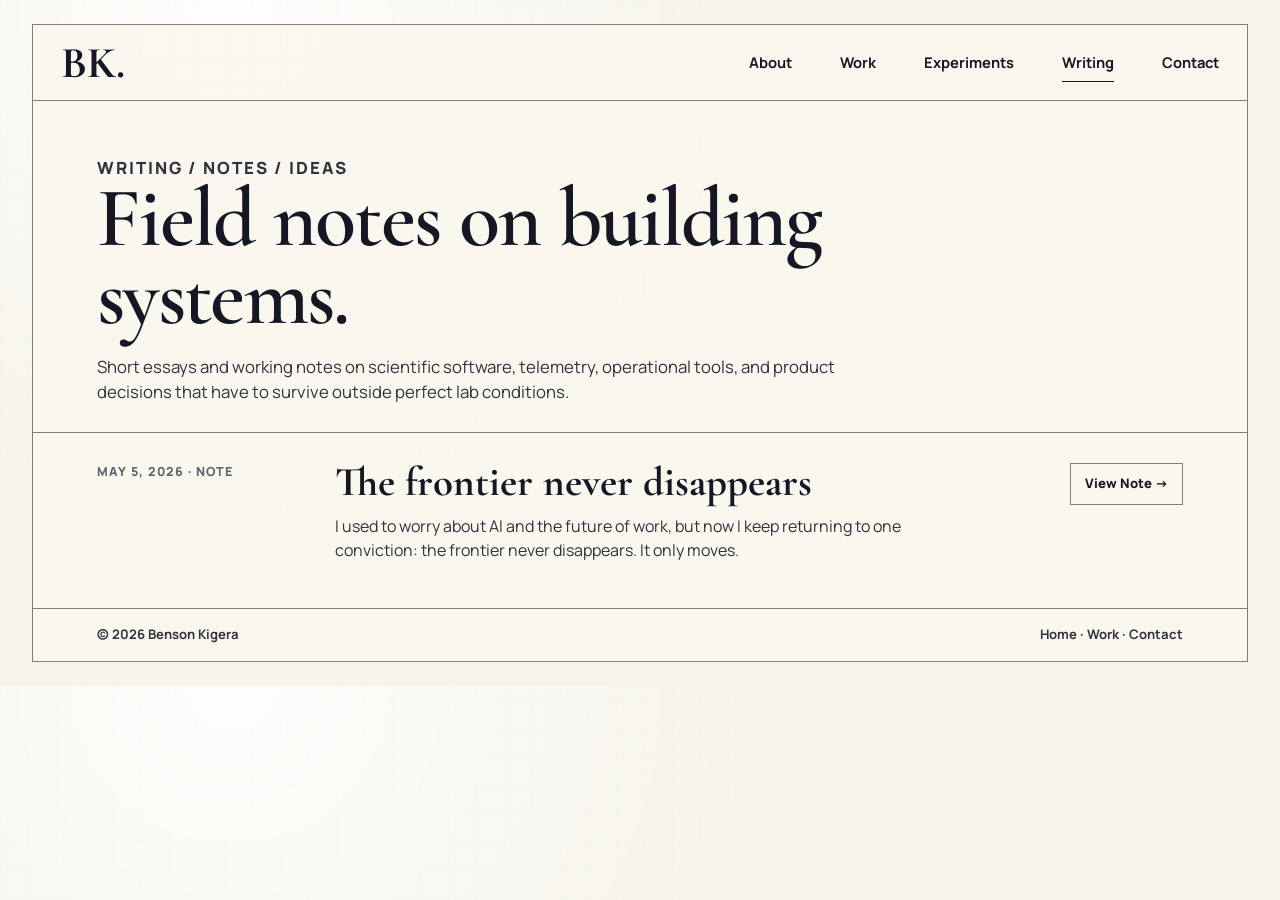
==== notes/index.html @ 51cbd3d3 "Revamp portfolio with project content folders" ====
<!DOCTYPE html>
<html lang="en">
<head>
    <meta charset="UTF-8">
    <meta name="viewport" content="width=device-width, initial-scale=1.0">
    <title>Notes | Benson Kigera</title>
    <meta name="description" content="Notes and essays by Benson Kigera on real-world software systems, telemetry, and research product work.">
    <link rel="icon" type="image/x-icon" href="../icon-512.ico">
    <link rel="preconnect" href="https://fonts.googleapis.com">
    <link rel="preconnect" href="https://fonts.gstatic.com" crossorigin>
    <link href="https://fonts.googleapis.com/css2?family=Cormorant+Garamond:wght@500;600;700&family=Manrope:wght@400;500;600;700;800&display=swap" rel="stylesheet">
    <style>
        :root {
            --paper: #f7f4ec;
            --paper-soft: #fbf8ef;
            --ink: #151824;
            --muted: #60646f;
            --line: #83806f;
            --line-soft: rgba(21, 24, 36, 0.22);
            --accent: #536455;
            --accent-2: #9b4f3f;
        }

        * { box-sizing: border-box; }

        html { scroll-behavior: smooth; }

        body {
            margin: 0;
            background:
                radial-gradient(circle at 18% 0%, rgba(255, 255, 255, 0.85), transparent 32rem),
                var(--paper);
            color: var(--ink);
            font-family: "Manrope", sans-serif;
            line-height: 1.5;
        }

        body::before {
            content: "";
            position: fixed;
            inset: 0;
            pointer-events: none;
            opacity: 0.42;
            background-image:
                linear-gradient(rgba(21, 24, 36, 0.025) 1px, transparent 1px),
                linear-gradient(90deg, rgba(21, 24, 36, 0.025) 1px, transparent 1px);
            background-size: 28px 28px;
        }

        a { color: inherit; text-decoration: none; }
        h1, h2, h3, p { margin-top: 0; }
        h1, h2, h3, .mark { font-family: "Cormorant Garamond", serif; }

        .shell {
            width: min(1216px, calc(100% - 32px));
            margin: 24px auto;
            border: 1px solid var(--line);
            background: rgba(251, 248, 239, 0.88);
        }

        .nav {
            min-height: 76px;
            display: flex;
            align-items: center;
            justify-content: space-between;
            gap: 20px;
            padding: 0 28px;
            border-bottom: 1px solid var(--line);
        }

        .mark {
            font-size: clamp(2rem, 4vw, 2.75rem);
            font-weight: 700;
            line-height: 1;
        }

        .nav-links {
            display: flex;
            align-items: center;
            gap: clamp(18px, 4vw, 48px);
            font-size: 0.92rem;
            font-weight: 700;
        }

        .nav-links a {
            padding: 8px 0;
            border-bottom: 1px solid transparent;
        }

        .nav-links a:hover,
        .nav-links a[aria-current="page"] {
            border-bottom-color: currentColor;
        }

        .hero {
            padding: clamp(30px, 4.4vw, 54px) clamp(24px, 5vw, 72px) 28px;
            border-bottom: 1px solid var(--line);
        }

        .eyebrow {
            margin-bottom: 18px;
            color: var(--muted);
            font-size: 0.78rem;
            font-weight: 800;
            letter-spacing: 0.12em;
            text-transform: uppercase;
        }

        h1 {
            max-width: 760px;
            margin-bottom: 18px;
            font-size: clamp(3.7rem, 6.6vw, 5.8rem);
            line-height: 0.92;
            letter-spacing: -0.02em;
            font-weight: 600;
        }

        .hero p {
            max-width: 760px;
            margin-bottom: 0;
            color: #30333d;
            font-size: 1.05rem;
        }

        .notes {
            display: grid;
            gap: 0;
        }

        .note {
            display: grid;
            grid-template-columns: 210px 1fr 170px;
            gap: 28px;
            padding: 30px clamp(24px, 5vw, 72px);
            border-bottom: 1px solid var(--line);
        }

        .note:last-child {
            border-bottom: 0;
        }

        .note-meta {
            color: var(--muted);
            font-size: 0.78rem;
            font-weight: 800;
            letter-spacing: 0.08em;
            text-transform: uppercase;
        }

        .note h2 {
            margin-bottom: 12px;
            font-size: clamp(1.9rem, 3.2vw, 2.85rem);
            line-height: 0.95;
        }

        .note p {
            max-width: 690px;
            color: #30333d;
        }

        .note-action {
            align-self: start;
            justify-self: end;
            padding: 10px 14px;
            border: 1px solid var(--line);
            font-size: 0.82rem;
            font-weight: 800;
        }

        .note-action:hover {
            background: var(--ink);
            color: var(--paper);
        }

        .footer {
            display: flex;
            justify-content: space-between;
            gap: 18px;
            padding: 16px clamp(24px, 5vw, 72px);
            border-top: 1px solid var(--line);
            color: #30333d;
            font-size: 0.82rem;
            font-weight: 700;
        }

        .footer a {
            border-bottom: 1px solid transparent;
        }

        .footer a:hover {
            border-bottom-color: currentColor;
        }

        @media (max-width: 760px) {
            .shell {
                width: calc(100% - 18px);
                margin: 9px auto;
            }

            .nav {
                align-items: flex-start;
                flex-direction: column;
                padding: 18px;
            }

            .nav-links {
                width: 100%;
                justify-content: space-between;
                gap: 10px;
                font-size: 0.8rem;
            }

            h1 {
                font-size: clamp(3.4rem, 17vw, 4.8rem);
            }

            .note {
                grid-template-columns: 1fr;
                gap: 12px;
                padding: 26px 18px;
            }

            .note-action {
                justify-self: start;
            }

            .footer {
                flex-direction: column;
                padding: 16px 18px;
            }
        }
    </style>
</head>
<body>
    <div class="shell">
        <nav class="nav" aria-label="Primary navigation">
            <a class="mark" href="../">BK.</a>
            <div class="nav-links">
                <a href="../#about">About</a>
                <a href="../#work">Work</a>
                <a href="../#experiments">Experiments</a>
                <a href="./" aria-current="page">Writing</a>
                <a href="../#contact">Contact</a>
            </div>
        </nav>

        <main>
            <header class="hero">
                <p class="eyebrow">Writing / Notes / Ideas</p>
                <h1>Field notes on building systems.</h1>
                <p>Short essays and working notes on scientific software, telemetry, operational tools, and product decisions that have to survive outside perfect lab conditions.</p>
            </header>

            <section class="notes" aria-label="Notes">
                <article class="note" id="the-frontier-never-disappears">
                    <div class="note-meta">May 5, 2026 · Note</div>
                    <div>
                        <h2>The frontier never disappears</h2>
                        <p>I used to worry about AI and the future of work, but now I keep returning to one conviction: the frontier never disappears. It only moves.</p>
                    </div>
                    <a class="note-action" href="the-frontier-never-disappears/">View Note →</a>
                </article>
            </section>
        </main>

        <footer class="footer">
            <span>© 2026 Benson Kigera</span>
            <span><a href="../">Home</a> · <a href="../#work">Work</a> · <a href="mailto:benkigera@gmail.com">Contact</a></span>
        </footer>
    </div>
</body>
</html>
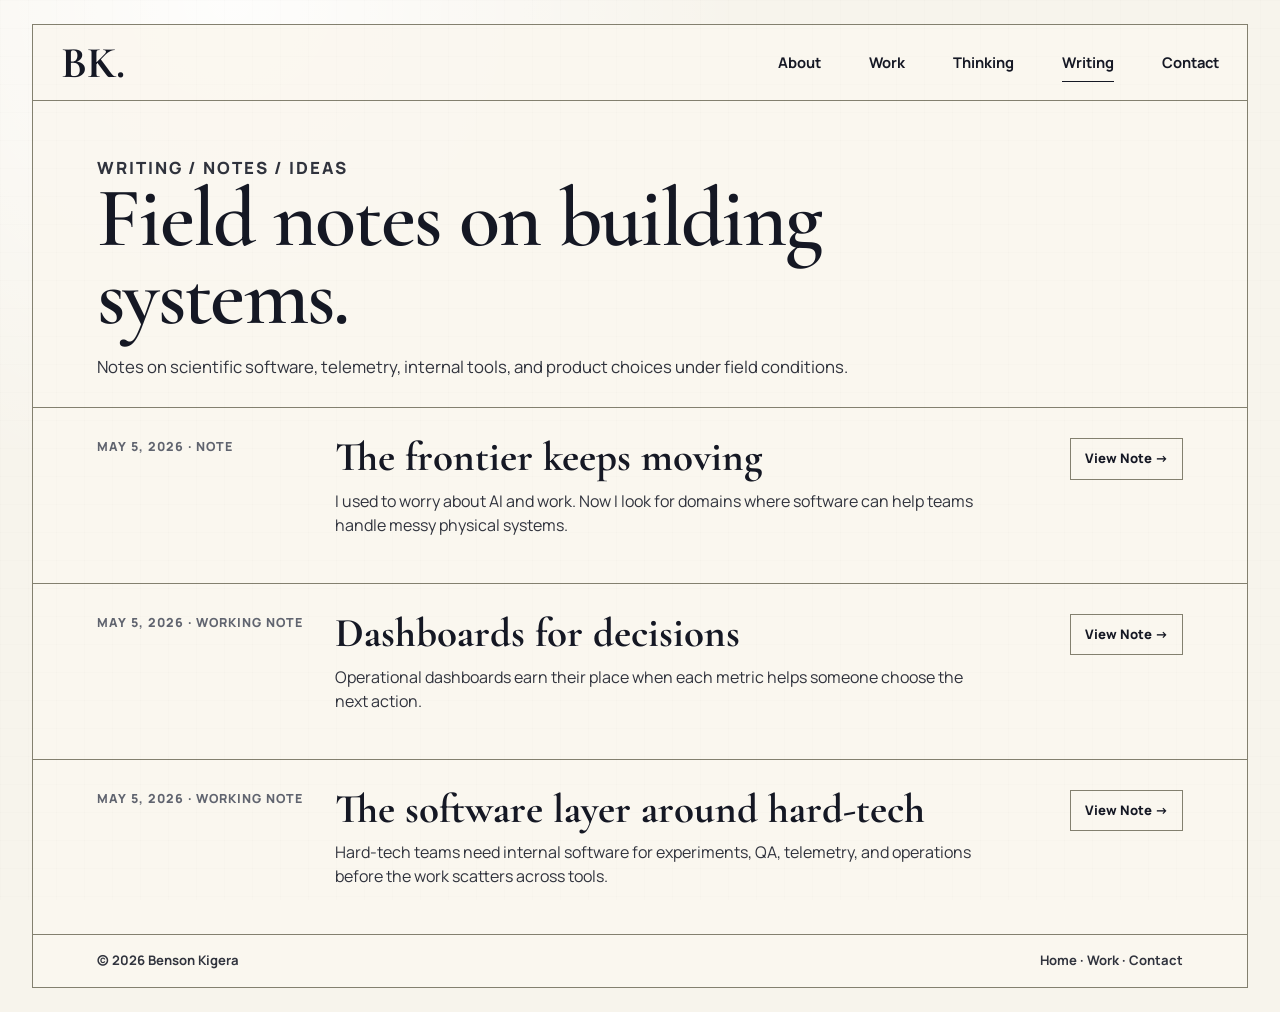
==== commit b14019e4: "Refine portfolio positioning and notes" ====
--- a/notes/index.html
+++ b/notes/index.html
@@ -238,7 +238,7 @@
             <div class="nav-links">
                 <a href="../#about">About</a>
                 <a href="../#work">Work</a>
-                <a href="../#experiments">Experiments</a>
+                <a href="../#thinking">Thinking</a>
                 <a href="./" aria-current="page">Writing</a>
                 <a href="../#contact">Contact</a>
             </div>
@@ -248,24 +248,40 @@
             <header class="hero">
                 <p class="eyebrow">Writing / Notes / Ideas</p>
                 <h1>Field notes on building systems.</h1>
-                <p>Short essays and working notes on scientific software, telemetry, operational tools, and product decisions that have to survive outside perfect lab conditions.</p>
+                <p>Notes on scientific software, telemetry, internal tools, and product choices under field conditions.</p>
             </header>
 
             <section class="notes" aria-label="Notes">
                 <article class="note" id="the-frontier-never-disappears">
                     <div class="note-meta">May 5, 2026 · Note</div>
                     <div>
-                        <h2>The frontier never disappears</h2>
-                        <p>I used to worry about AI and the future of work, but now I keep returning to one conviction: the frontier never disappears. It only moves.</p>
+                        <h2>The frontier keeps moving</h2>
+                        <p>I used to worry about AI and work. Now I look for domains where software can help teams handle messy physical systems.</p>
                     </div>
                     <a class="note-action" href="the-frontier-never-disappears/">View Note →</a>
                 </article>
+                <article class="note" id="dashboards-for-decisions">
+                    <div class="note-meta">May 5, 2026 · Working Note</div>
+                    <div>
+                        <h2>Dashboards for decisions</h2>
+                        <p>Operational dashboards earn their place when each metric helps someone choose the next action.</p>
+                    </div>
+                    <a class="note-action" href="dashboards-for-decisions/">View Note →</a>
+                </article>
+                <article class="note" id="software-layer-around-hard-tech">
+                    <div class="note-meta">May 5, 2026 · Working Note</div>
+                    <div>
+                        <h2>The software layer around hard-tech</h2>
+                        <p>Hard-tech teams need internal software for experiments, QA, telemetry, and operations before the work scatters across tools.</p>
+                    </div>
+                    <a class="note-action" href="software-layer-around-hard-tech/">View Note →</a>
+                </article>
             </section>
         </main>
 
         <footer class="footer">
             <span>© 2026 Benson Kigera</span>
-            <span><a href="../">Home</a> · <a href="../#work">Work</a> · <a href="mailto:benkigera@gmail.com">Contact</a></span>
+            <span><a href="../">Home</a> · <a href="../#work">Work</a> · <a href="https://mail.google.com/mail/?view=cm&fs=1&to=benkigera@gmail.com" target="_blank" rel="noreferrer">Contact</a></span>
         </footer>
     </div>
 </body>
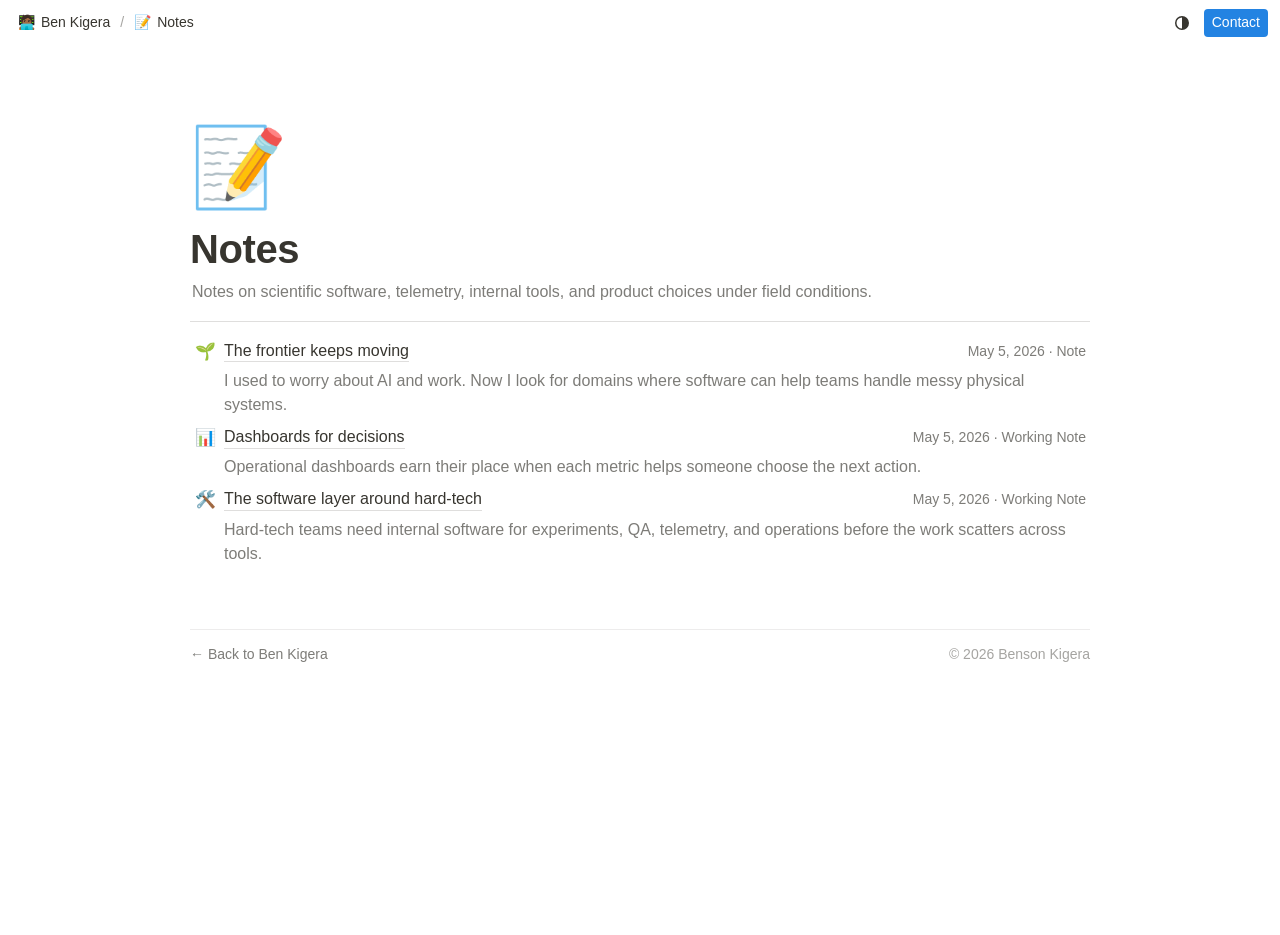
==== commit 94353b92: "Redesign portfolio as a Notion page and add daily project scan - Notion-style home page: cover, icon" ====
--- a/notes/index.html
+++ b/notes/index.html
@@ -3,286 +3,35 @@
 <head>
     <meta charset="UTF-8">
     <meta name="viewport" content="width=device-width, initial-scale=1.0">
-    <title>Notes | Benson Kigera</title>
-    <meta name="description" content="Notes and essays by Benson Kigera on real-world software systems, telemetry, and research product work.">
+    <title>Notes | Ben Kigera</title>
+    <meta name="description" content="Notes on scientific software, telemetry, internal tools, and product choices under field conditions.">
     <link rel="icon" type="image/x-icon" href="../icon-512.ico">
-    <link rel="preconnect" href="https://fonts.googleapis.com">
-    <link rel="preconnect" href="https://fonts.gstatic.com" crossorigin>
-    <link href="https://fonts.googleapis.com/css2?family=Cormorant+Garamond:wght@500;600;700&family=Manrope:wght@400;500;600;700;800&display=swap" rel="stylesheet">
-    <style>
-        :root {
-            --paper: #f7f4ec;
-            --paper-soft: #fbf8ef;
-            --ink: #151824;
-            --muted: #60646f;
-            --line: #83806f;
-            --line-soft: rgba(21, 24, 36, 0.22);
-            --accent: #536455;
-            --accent-2: #9b4f3f;
-        }
-
-        * { box-sizing: border-box; }
-
-        html { scroll-behavior: smooth; }
-
-        body {
-            margin: 0;
-            background:
-                radial-gradient(circle at 18% 0%, rgba(255, 255, 255, 0.85), transparent 32rem),
-                var(--paper);
-            color: var(--ink);
-            font-family: "Manrope", sans-serif;
-            line-height: 1.5;
-        }
-
-        body::before {
-            content: "";
-            position: fixed;
-            inset: 0;
-            pointer-events: none;
-            opacity: 0.42;
-            background-image:
-                linear-gradient(rgba(21, 24, 36, 0.025) 1px, transparent 1px),
-                linear-gradient(90deg, rgba(21, 24, 36, 0.025) 1px, transparent 1px);
-            background-size: 28px 28px;
-        }
-
-        a { color: inherit; text-decoration: none; }
-        h1, h2, h3, p { margin-top: 0; }
-        h1, h2, h3, .mark { font-family: "Cormorant Garamond", serif; }
-
-        .shell {
-            width: min(1216px, calc(100% - 32px));
-            margin: 24px auto;
-            border: 1px solid var(--line);
-            background: rgba(251, 248, 239, 0.88);
-        }
-
-        .nav {
-            min-height: 76px;
-            display: flex;
-            align-items: center;
-            justify-content: space-between;
-            gap: 20px;
-            padding: 0 28px;
-            border-bottom: 1px solid var(--line);
-        }
-
-        .mark {
-            font-size: clamp(2rem, 4vw, 2.75rem);
-            font-weight: 700;
-            line-height: 1;
-        }
-
-        .nav-links {
-            display: flex;
-            align-items: center;
-            gap: clamp(18px, 4vw, 48px);
-            font-size: 0.92rem;
-            font-weight: 700;
-        }
-
-        .nav-links a {
-            padding: 8px 0;
-            border-bottom: 1px solid transparent;
-        }
-
-        .nav-links a:hover,
-        .nav-links a[aria-current="page"] {
-            border-bottom-color: currentColor;
-        }
-
-        .hero {
-            padding: clamp(30px, 4.4vw, 54px) clamp(24px, 5vw, 72px) 28px;
-            border-bottom: 1px solid var(--line);
-        }
-
-        .eyebrow {
-            margin-bottom: 18px;
-            color: var(--muted);
-            font-size: 0.78rem;
-            font-weight: 800;
-            letter-spacing: 0.12em;
-            text-transform: uppercase;
-        }
-
-        h1 {
-            max-width: 760px;
-            margin-bottom: 18px;
-            font-size: clamp(3.7rem, 6.6vw, 5.8rem);
-            line-height: 0.92;
-            letter-spacing: -0.02em;
-            font-weight: 600;
-        }
-
-        .hero p {
-            max-width: 760px;
-            margin-bottom: 0;
-            color: #30333d;
-            font-size: 1.05rem;
-        }
-
-        .notes {
-            display: grid;
-            gap: 0;
-        }
-
-        .note {
-            display: grid;
-            grid-template-columns: 210px 1fr 170px;
-            gap: 28px;
-            padding: 30px clamp(24px, 5vw, 72px);
-            border-bottom: 1px solid var(--line);
-        }
-
-        .note:last-child {
-            border-bottom: 0;
-        }
-
-        .note-meta {
-            color: var(--muted);
-            font-size: 0.78rem;
-            font-weight: 800;
-            letter-spacing: 0.08em;
-            text-transform: uppercase;
-        }
-
-        .note h2 {
-            margin-bottom: 12px;
-            font-size: clamp(1.9rem, 3.2vw, 2.85rem);
-            line-height: 0.95;
-        }
-
-        .note p {
-            max-width: 690px;
-            color: #30333d;
-        }
-
-        .note-action {
-            align-self: start;
-            justify-self: end;
-            padding: 10px 14px;
-            border: 1px solid var(--line);
-            font-size: 0.82rem;
-            font-weight: 800;
-        }
-
-        .note-action:hover {
-            background: var(--ink);
-            color: var(--paper);
-        }
-
-        .footer {
-            display: flex;
-            justify-content: space-between;
-            gap: 18px;
-            padding: 16px clamp(24px, 5vw, 72px);
-            border-top: 1px solid var(--line);
-            color: #30333d;
-            font-size: 0.82rem;
-            font-weight: 700;
-        }
-
-        .footer a {
-            border-bottom: 1px solid transparent;
-        }
-
-        .footer a:hover {
-            border-bottom-color: currentColor;
-        }
-
-        @media (max-width: 760px) {
-            .shell {
-                width: calc(100% - 18px);
-                margin: 9px auto;
-            }
-
-            .nav {
-                align-items: flex-start;
-                flex-direction: column;
-                padding: 18px;
-            }
-
-            .nav-links {
-                width: 100%;
-                justify-content: space-between;
-                gap: 10px;
-                font-size: 0.8rem;
-            }
-
-            h1 {
-                font-size: clamp(3.4rem, 17vw, 4.8rem);
-            }
-
-            .note {
-                grid-template-columns: 1fr;
-                gap: 12px;
-                padding: 26px 18px;
-            }
-
-            .note-action {
-                justify-self: start;
-            }
-
-            .footer {
-                flex-direction: column;
-                padding: 16px 18px;
-            }
-        }
-    </style>
+    <link rel="stylesheet" href="../assets/notion.css">
+    <script src="../assets/notion.js"></script>
 </head>
 <body>
-    <div class="shell">
-        <nav class="nav" aria-label="Primary navigation">
-            <a class="mark" href="../">BK.</a>
-            <div class="nav-links">
-                <a href="../#about">About</a>
-                <a href="../#work">Work</a>
-                <a href="../#thinking">Thinking</a>
-                <a href="./" aria-current="page">Writing</a>
-                <a href="../#contact">Contact</a>
-            </div>
-        </nav>
+    <header class="topbar">
+        <nav class="crumbs" aria-label="Breadcrumb"><a class="crumb" href="../"><span aria-hidden="true">🧑🏾‍💻</span><span>Ben Kigera</span></a><span class="crumb-sep">/</span><span class="crumb"><span aria-hidden="true">📝</span><span>Notes</span></span></nav>
+        <div class="top-actions">
+            <button class="top-btn" type="button" data-theme-toggle aria-label="Switch light or dark mode"><svg viewBox="0 0 16 16" aria-hidden="true"><path d="M8 1a7 7 0 100 14A7 7 0 008 1zm0 1.5v11a5.5 5.5 0 010-11z"/></svg></button>
+            <a class="top-btn primary" href="mailto:benkigera@gmail.com">Contact</a>
+        </div>
+    </header>
 
-        <main>
-            <header class="hero">
-                <p class="eyebrow">Writing / Notes / Ideas</p>
-                <h1>Field notes on building systems.</h1>
-                <p>Notes on scientific software, telemetry, internal tools, and product choices under field conditions.</p>
-            </header>
-
-            <section class="notes" aria-label="Notes">
-                <article class="note" id="the-frontier-never-disappears">
-                    <div class="note-meta">May 5, 2026 · Note</div>
-                    <div>
-                        <h2>The frontier keeps moving</h2>
-                        <p>I used to worry about AI and work. Now I look for domains where software can help teams handle messy physical systems.</p>
-                    </div>
-                    <a class="note-action" href="the-frontier-never-disappears/">View Note →</a>
-                </article>
-                <article class="note" id="dashboards-for-decisions">
-                    <div class="note-meta">May 5, 2026 · Working Note</div>
-                    <div>
-                        <h2>Dashboards for decisions</h2>
-                        <p>Operational dashboards earn their place when each metric helps someone choose the next action.</p>
-                    </div>
-                    <a class="note-action" href="dashboards-for-decisions/">View Note →</a>
-                </article>
-                <article class="note" id="software-layer-around-hard-tech">
-                    <div class="note-meta">May 5, 2026 · Working Note</div>
-                    <div>
-                        <h2>The software layer around hard-tech</h2>
-                        <p>Hard-tech teams need internal software for experiments, QA, telemetry, and operations before the work scatters across tools.</p>
-                    </div>
-                    <a class="note-action" href="software-layer-around-hard-tech/">View Note →</a>
-                </article>
-            </section>
-        </main>
-
-        <footer class="footer">
-            <span>© 2026 Benson Kigera</span>
-            <span><a href="../">Home</a> · <a href="../#work">Work</a> · <a href="https://mail.google.com/mail/?view=cm&fs=1&to=benkigera@gmail.com" target="_blank" rel="noreferrer">Contact</a></span>
-        </footer>
-    </div>
+    <main class="page no-cover">
+        <div class="page-icon" aria-hidden="true">📝</div>
+        <h1 class="page-title">Notes</h1>
+        <div class="blocks">
+            <p class="muted">Notes on scientific software, telemetry, internal tools, and product choices under field conditions.</p>
+            <hr class="divider">
+            <a class="page-link" href="the-frontier-never-disappears/"><span class="pl-icon">🌱</span><span class="pl-title">The frontier keeps moving</span><span class="pl-meta">May 5, 2026 · Note</span></a>
+            <p class="muted" style="padding-left:34px;margin-top:-2px">I used to worry about AI and work. Now I look for domains where software can help teams handle messy physical systems.</p>
+            <a class="page-link" href="dashboards-for-decisions/"><span class="pl-icon">📊</span><span class="pl-title">Dashboards for decisions</span><span class="pl-meta">May 5, 2026 · Working Note</span></a>
+            <p class="muted" style="padding-left:34px;margin-top:-2px">Operational dashboards earn their place when each metric helps someone choose the next action.</p>
+            <a class="page-link" href="software-layer-around-hard-tech/"><span class="pl-icon">🛠️</span><span class="pl-title">The software layer around hard-tech</span><span class="pl-meta">May 5, 2026 · Working Note</span></a>
+            <p class="muted" style="padding-left:34px;margin-top:-2px">Hard-tech teams need internal software for experiments, QA, telemetry, and operations before the work scatters across tools.</p>
+        </div>
+        <footer class="page-foot"><a href="../">← Back to Ben Kigera</a><span>© 2026 Benson Kigera</span></footer>
+    </main>
 </body>
 </html>
--- a/assets/notion.css
+++ b/assets/notion.css
@@ -0,0 +1,750 @@
+/* Notion-style page system for benkigera.github.io */
+:root {
+    --bg: #ffffff;
+    --bg-soft: #f7f7f5;
+    --text: rgb(55, 53, 47);
+    --text-2: rgba(55, 53, 47, 0.65);
+    --text-3: rgba(55, 53, 47, 0.45);
+    --line: rgba(55, 53, 47, 0.09);
+    --line-strong: rgba(55, 53, 47, 0.16);
+    --hover: rgba(55, 53, 47, 0.06);
+    --callout: rgb(241, 241, 239);
+    --card: #ffffff;
+    --card-shadow: rgba(15, 15, 15, 0.1) 0 0 0 1px, rgba(15, 15, 15, 0.1) 0 2px 4px;
+    --peek-shadow: rgba(15, 15, 15, 0.05) 0 0 0 1px, rgba(15, 15, 15, 0.1) 0 5px 10px, rgba(15, 15, 15, 0.2) 0 15px 40px;
+    --link: rgb(55, 53, 47);
+    --code-bg: rgba(135, 131, 120, 0.15);
+    --code-text: #eb5757;
+    --blue-text: rgb(35, 131, 226);
+
+    --tag-text: rgb(50, 48, 44);
+    --tag-default: rgba(227, 226, 224, 0.5);
+    --tag-gray: rgb(227, 226, 224);
+    --tag-brown: rgb(238, 224, 218);
+    --tag-orange: rgb(250, 222, 201);
+    --tag-yellow: rgb(253, 236, 200);
+    --tag-green: rgb(219, 237, 219);
+    --tag-blue: rgb(211, 229, 239);
+    --tag-purple: rgb(232, 222, 238);
+    --tag-pink: rgb(245, 224, 233);
+    --tag-red: rgb(255, 226, 221);
+
+    --dot-green: rgb(68, 131, 97);
+    --dot-yellow: rgb(203, 145, 47);
+    --dot-blue: rgb(51, 126, 169);
+    --dot-gray: rgb(120, 119, 116);
+    --dot-red: rgb(212, 76, 71);
+
+    --cover: linear-gradient(115deg, #f6d5c3 0%, #f3c1c6 28%, #d9c3ec 58%, #bfd6f2 100%);
+
+    --font: ui-sans-serif, -apple-system, BlinkMacSystemFont, "Segoe UI Variable Display", "Segoe UI", Helvetica, "Apple Color Emoji", Arial, sans-serif, "Segoe UI Emoji", "Segoe UI Symbol";
+    --mono: "SFMono-Regular", Menlo, Consolas, "PT Mono", "Liberation Mono", Courier, monospace;
+}
+
+@media (prefers-color-scheme: dark) {
+    :root:not([data-theme="light"]) {
+        --bg: #191919;
+        --bg-soft: #202020;
+        --text: rgba(255, 255, 255, 0.81);
+        --text-2: rgba(255, 255, 255, 0.46);
+        --text-3: rgba(255, 255, 255, 0.282);
+        --line: rgba(255, 255, 255, 0.094);
+        --line-strong: rgba(255, 255, 255, 0.13);
+        --hover: rgba(255, 255, 255, 0.055);
+        --callout: rgb(37, 37, 37);
+        --card: rgb(32, 32, 32);
+        --card-shadow: rgba(15, 15, 15, 0.2) 0 0 0 1px, rgba(15, 15, 15, 0.2) 0 2px 4px;
+        --peek-shadow: rgba(15, 15, 15, 0.1) 0 0 0 1px, rgba(15, 15, 15, 0.2) 0 5px 10px, rgba(15, 15, 15, 0.4) 0 15px 40px;
+        --link: rgba(255, 255, 255, 0.81);
+        --code-bg: rgba(135, 131, 120, 0.15);
+        --tag-text: rgba(255, 255, 255, 0.81);
+        --tag-default: rgba(55, 55, 55, 0.6);
+        --tag-gray: rgb(55, 55, 55);
+        --tag-brown: rgb(74, 50, 40);
+        --tag-orange: rgb(92, 59, 35);
+        --tag-yellow: rgb(86, 67, 40);
+        --tag-green: rgb(36, 61, 48);
+        --tag-blue: rgb(20, 58, 78);
+        --tag-purple: rgb(60, 45, 73);
+        --tag-pink: rgb(78, 44, 60);
+        --tag-red: rgb(82, 46, 42);
+        --cover: linear-gradient(115deg, #5b3b33 0%, #5a3640 28%, #43375a 58%, #2f4560 100%);
+    }
+}
+
+:root[data-theme="dark"] {
+    --bg: #191919;
+    --bg-soft: #202020;
+    --text: rgba(255, 255, 255, 0.81);
+    --text-2: rgba(255, 255, 255, 0.46);
+    --text-3: rgba(255, 255, 255, 0.282);
+    --line: rgba(255, 255, 255, 0.094);
+    --line-strong: rgba(255, 255, 255, 0.13);
+    --hover: rgba(255, 255, 255, 0.055);
+    --callout: rgb(37, 37, 37);
+    --card: rgb(32, 32, 32);
+    --card-shadow: rgba(15, 15, 15, 0.2) 0 0 0 1px, rgba(15, 15, 15, 0.2) 0 2px 4px;
+    --peek-shadow: rgba(15, 15, 15, 0.1) 0 0 0 1px, rgba(15, 15, 15, 0.2) 0 5px 10px, rgba(15, 15, 15, 0.4) 0 15px 40px;
+    --link: rgba(255, 255, 255, 0.81);
+    --tag-text: rgba(255, 255, 255, 0.81);
+    --tag-default: rgba(55, 55, 55, 0.6);
+    --tag-gray: rgb(55, 55, 55);
+    --tag-brown: rgb(74, 50, 40);
+    --tag-orange: rgb(92, 59, 35);
+    --tag-yellow: rgb(86, 67, 40);
+    --tag-green: rgb(36, 61, 48);
+    --tag-blue: rgb(20, 58, 78);
+    --tag-purple: rgb(60, 45, 73);
+    --tag-pink: rgb(78, 44, 60);
+    --tag-red: rgb(82, 46, 42);
+    --cover: linear-gradient(115deg, #5b3b33 0%, #5a3640 28%, #43375a 58%, #2f4560 100%);
+}
+
+* { box-sizing: border-box; }
+
+html { -webkit-text-size-adjust: 100%; }
+
+body {
+    margin: 0;
+    background: var(--bg);
+    color: var(--text);
+    font-family: var(--font);
+    font-size: 16px;
+    line-height: 1.5;
+    -webkit-font-smoothing: auto;
+}
+
+img { display: block; max-width: 100%; }
+
+a { color: inherit; }
+
+::selection { background: rgba(35, 131, 226, 0.28); }
+
+/* ---------- Top bar ---------- */
+.topbar {
+    position: sticky;
+    top: 0;
+    z-index: 20;
+    height: 45px;
+    display: flex;
+    align-items: center;
+    justify-content: space-between;
+    gap: 8px;
+    padding: 0 12px;
+    background: var(--bg);
+    font-size: 14px;
+}
+
+.topbar.is-scrolled { box-shadow: 0 1px 0 var(--line); }
+
+.crumbs {
+    display: flex;
+    align-items: center;
+    min-width: 0;
+    gap: 2px;
+}
+
+.crumb {
+    display: inline-flex;
+    align-items: center;
+    gap: 6px;
+    height: 24px;
+    padding: 0 6px;
+    border-radius: 4px;
+    color: var(--text);
+    text-decoration: none;
+    white-space: nowrap;
+    overflow: hidden;
+    text-overflow: ellipsis;
+}
+
+.crumb:hover { background: var(--hover); }
+
+.crumb-sep { color: var(--text-3); padding: 0 2px; }
+
+.top-actions {
+    display: flex;
+    align-items: center;
+    gap: 2px;
+    flex-shrink: 0;
+}
+
+.top-btn {
+    display: inline-flex;
+    align-items: center;
+    gap: 6px;
+    height: 28px;
+    padding: 0 8px;
+    border: 0;
+    border-radius: 4px;
+    background: transparent;
+    color: var(--text);
+    font: inherit;
+    font-size: 14px;
+    text-decoration: none;
+    cursor: pointer;
+}
+
+.top-btn:hover { background: var(--hover); }
+
+.top-btn svg { width: 16px; height: 16px; fill: currentColor; }
+
+.top-btn.primary {
+    margin-left: 4px;
+    background: rgb(35, 131, 226);
+    color: #fff;
+    font-weight: 500;
+}
+
+.top-btn.primary:hover { background: rgb(0, 119, 212); }
+
+.edited { color: var(--text-2); padding: 0 8px; white-space: nowrap; }
+
+/* ---------- Cover + header ---------- */
+.cover {
+    height: 30vh;
+    max-height: 280px;
+    min-height: 160px;
+    background: var(--cover);
+    position: relative;
+    overflow: hidden;
+}
+
+.cover::after {
+    content: "";
+    position: absolute;
+    inset: 0;
+    background:
+        radial-gradient(circle at 18% 30%, rgba(255, 255, 255, 0.35), transparent 40%),
+        radial-gradient(circle at 80% 70%, rgba(255, 255, 255, 0.25), transparent 45%);
+}
+
+.page {
+    width: 100%;
+    max-width: calc(900px + 192px);
+    margin: 0 auto;
+    padding: 0 96px 30vh;
+}
+
+.page.full { max-width: calc(1180px + 192px); }
+
+.page-icon {
+    font-size: 78px;
+    line-height: 1.1;
+    width: 78px;
+    height: 78px;
+    margin-top: -42px;
+    position: relative;
+    z-index: 1;
+    user-select: none;
+}
+
+.page.no-cover .page-icon { margin-top: 80px; }
+
+.page-title {
+    margin: 22px 0 4px;
+    font-size: 40px;
+    line-height: 1.2;
+    font-weight: 700;
+    letter-spacing: -0.01em;
+}
+
+/* ---------- Properties ---------- */
+.props {
+    margin: 12px 0 8px;
+    padding-bottom: 12px;
+    border-bottom: 1px solid var(--line);
+}
+
+.prop {
+    display: flex;
+    align-items: flex-start;
+    min-height: 34px;
+    font-size: 14px;
+}
+
+.prop-name {
+    display: flex;
+    align-items: center;
+    gap: 6px;
+    flex: 0 0 160px;
+    height: 34px;
+    padding: 0 6px;
+    color: var(--text-2);
+    border-radius: 4px;
+}
+
+.prop-name svg { width: 16px; height: 16px; fill: currentColor; opacity: 0.8; flex-shrink: 0; }
+
+.prop-value {
+    flex: 1 1 auto;
+    min-width: 0;
+    min-height: 34px;
+    display: flex;
+    align-items: center;
+    flex-wrap: wrap;
+    gap: 6px;
+    padding: 6px 8px;
+    border-radius: 4px;
+    word-break: break-word;
+}
+
+.prop-value a { color: var(--text); text-decoration: underline; text-decoration-color: var(--line-strong); text-underline-offset: 2px; }
+.prop-value a:hover { text-decoration-color: currentColor; }
+
+/* ---------- Blocks ---------- */
+.blocks > * { margin-top: 2px; margin-bottom: 1px; }
+
+.blocks p { margin: 2px 0; padding: 3px 2px; min-height: 1em; }
+
+.h1, .h2, .h3 { font-weight: 600; line-height: 1.3; padding: 3px 2px; }
+.h1 { font-size: 1.875em; margin: 2em 0 4px; }
+.h2 { font-size: 1.5em; margin: 1.4em 0 1px; }
+.h3 { font-size: 1.25em; margin: 1em 0 1px; }
+
+.divider { border: 0; border-top: 1px solid var(--line-strong); margin: 14px 0; }
+
+.callout {
+    display: flex;
+    gap: 10px;
+    padding: 16px 16px 16px 12px;
+    margin: 4px 0;
+    border-radius: 4px;
+    background: var(--callout);
+}
+
+.callout .emoji { font-size: 1.3em; line-height: 1.2; flex-shrink: 0; width: 24px; text-align: center; }
+.callout p { margin: 0; padding: 0; }
+.callout p + p { margin-top: 8px; }
+
+.quote {
+    margin: 6px 0;
+    padding: 3px 14px;
+    border-left: 3px solid currentColor;
+    font-size: 1.2em;
+}
+
+ul.bullets, ol.numbers { margin: 2px 0; padding-left: 1.7em; }
+ul.bullets li, ol.numbers li { padding: 3px 2px; }
+ul.bullets li::marker { font-size: 1.1em; }
+
+.inline-link {
+    color: var(--link);
+    text-decoration: underline;
+    text-decoration-color: var(--line-strong);
+    text-underline-offset: 2px;
+    font-weight: 500;
+}
+
+.inline-link:hover { text-decoration-color: currentColor; }
+
+code {
+    font-family: var(--mono);
+    font-size: 85%;
+    padding: 0.2em 0.4em;
+    border-radius: 4px;
+    background: var(--code-bg);
+    color: var(--code-text);
+}
+
+.muted { color: var(--text-2); }
+
+/* Page link block (📄 Page title) */
+.page-link {
+    display: flex;
+    align-items: center;
+    gap: 8px;
+    margin: 1px 0;
+    padding: 3px 4px;
+    border-radius: 4px;
+    text-decoration: none;
+    color: var(--text);
+}
+
+.page-link:hover { background: var(--hover); }
+
+.page-link .pl-icon { width: 22px; text-align: center; font-size: 1.05em; flex-shrink: 0; }
+
+.page-link .pl-title {
+    font-weight: 500;
+    border-bottom: 1px solid var(--line-strong);
+    line-height: 1.3;
+}
+
+.page-link .pl-meta { color: var(--text-2); font-size: 14px; margin-left: auto; white-space: nowrap; padding-left: 12px; }
+
+/* Toggle */
+details.toggle { margin: 1px 0; }
+
+details.toggle > summary {
+    list-style: none;
+    display: flex;
+    align-items: flex-start;
+    gap: 4px;
+    padding: 3px 2px;
+    cursor: pointer;
+    border-radius: 4px;
+}
+
+details.toggle > summary::-webkit-details-marker { display: none; }
+
+details.toggle > summary::before {
+    content: "";
+    flex: 0 0 22px;
+    height: 24px;
+    background: no-repeat center / 10px 10px url("data:image/svg+xml,%3Csvg xmlns='http://www.w3.org/2000/svg' viewBox='0 0 100 100'%3E%3Cpolygon points='25,10 85,50 25,90' fill='rgb(120,119,116)'/%3E%3C/svg%3E");
+    transition: transform 150ms ease;
+    border-radius: 4px;
+}
+
+details.toggle[open] > summary::before { transform: rotate(90deg); }
+
+details.toggle > summary:hover::before { background-color: var(--hover); }
+
+details.toggle > .toggle-body { padding-left: 26px; }
+
+/* Columns */
+.columns { display: flex; gap: 46px; margin: 6px 0; }
+.columns > .column { flex: 1 1 0; min-width: 0; }
+
+/* Tags */
+.tag {
+    display: inline-flex;
+    align-items: center;
+    height: 20px;
+    padding: 0 6px;
+    border-radius: 3px;
+    font-size: 14px;
+    line-height: 20px;
+    white-space: nowrap;
+    color: var(--tag-text);
+    background: var(--tag-default);
+}
+
+.tag.gray { background: var(--tag-gray); }
+.tag.brown { background: var(--tag-brown); }
+.tag.orange { background: var(--tag-orange); }
+.tag.yellow { background: var(--tag-yellow); }
+.tag.green { background: var(--tag-green); }
+.tag.blue { background: var(--tag-blue); }
+.tag.purple { background: var(--tag-purple); }
+.tag.pink { background: var(--tag-pink); }
+.tag.red { background: var(--tag-red); }
+
+.status-pill {
+    display: inline-flex;
+    align-items: center;
+    gap: 5px;
+    height: 20px;
+    padding: 0 7px 0 6px;
+    border-radius: 10px;
+    font-size: 14px;
+    color: var(--tag-text);
+    white-space: nowrap;
+}
+
+.status-pill::before {
+    content: "";
+    width: 8px;
+    height: 8px;
+    border-radius: 50%;
+    background: var(--dot, var(--dot-gray));
+}
+
+.status-pill.green { background: var(--tag-green); --dot: var(--dot-green); }
+.status-pill.yellow { background: var(--tag-yellow); --dot: var(--dot-yellow); }
+.status-pill.blue { background: var(--tag-blue); --dot: var(--dot-blue); }
+.status-pill.gray { background: var(--tag-gray); --dot: var(--dot-gray); }
+.status-pill.red { background: var(--tag-red); --dot: var(--dot-red); }
+
+/* ---------- Database ---------- */
+.db { margin: 28px 0 10px; }
+
+.db-title {
+    display: flex;
+    align-items: center;
+    gap: 8px;
+    margin: 0 0 4px;
+    padding: 3px 2px;
+    font-size: 1.25em;
+    font-weight: 600;
+}
+
+.db-bar {
+    display: flex;
+    align-items: center;
+    justify-content: space-between;
+    gap: 8px;
+    min-height: 40px;
+    border-bottom: 1px solid var(--line);
+    margin-bottom: 14px;
+}
+
+.db-tabs {
+    display: flex;
+    align-items: center;
+    gap: 2px;
+    overflow-x: auto;
+    scrollbar-width: none;
+}
+
+.db-tabs::-webkit-scrollbar { display: none; }
+
+.db-tab {
+    position: relative;
+    display: inline-flex;
+    align-items: center;
+    gap: 6px;
+    height: 40px;
+    padding: 0 8px;
+    border: 0;
+    background: transparent;
+    color: var(--text-2);
+    font: inherit;
+    font-size: 14px;
+    cursor: pointer;
+    white-space: nowrap;
+}
+
+.db-tab .tab-inner {
+    display: inline-flex;
+    align-items: center;
+    gap: 6px;
+    height: 26px;
+    padding: 0 6px;
+    border-radius: 4px;
+}
+
+.db-tab:hover .tab-inner { background: var(--hover); }
+
+.db-tab svg { width: 14px; height: 14px; fill: currentColor; }
+
+.db-tab[aria-selected="true"] { color: var(--text); font-weight: 500; }
+
+.db-tab[aria-selected="true"]::after {
+    content: "";
+    position: absolute;
+    left: 8px;
+    right: 8px;
+    bottom: -1px;
+    height: 2px;
+    background: var(--text);
+}
+
+.db-tools { display: flex; align-items: center; gap: 4px; flex-shrink: 0; }
+
+.db-search {
+    width: 160px;
+    height: 28px;
+    padding: 0 8px;
+    border: 0;
+    border-radius: 4px;
+    background: var(--hover);
+    color: var(--text);
+    font: inherit;
+    font-size: 14px;
+    outline: none;
+}
+
+.db-search::placeholder { color: var(--text-3); }
+.db-search:focus { box-shadow: 0 0 0 2px rgba(35, 131, 226, 0.5); }
+
+.db-foot { color: var(--text-3); font-size: 14px; padding: 8px 2px; }
+
+/* Gallery */
+.gallery {
+    display: grid;
+    grid-template-columns: repeat(auto-fill, minmax(260px, 1fr));
+    gap: 16px;
+}
+
+.card {
+    display: flex;
+    flex-direction: column;
+    border-radius: 4px;
+    background: var(--card);
+    box-shadow: var(--card-shadow);
+    overflow: hidden;
+    cursor: pointer;
+    text-align: left;
+    border: 0;
+    padding: 0;
+    color: inherit;
+    font: inherit;
+    transition: background 100ms ease;
+}
+
+.card:hover { background: var(--hover); }
+.card:focus-visible { outline: 2px solid rgba(35, 131, 226, 0.6); outline-offset: 2px; }
+
+.card-cover {
+    height: 170px;
+    border-bottom: 1px solid var(--line);
+    background: var(--bg-soft);
+    overflow: hidden;
+}
+
+.card-cover img { width: 100%; height: 100%; object-fit: cover; }
+
+.card-cover.empty {
+    display: grid;
+    place-items: center;
+    font-size: 54px;
+}
+
+.card-body { padding: 8px 10px 10px; display: grid; gap: 6px; }
+
+.card-title {
+    display: flex;
+    align-items: center;
+    gap: 6px;
+    font-size: 14px;
+    font-weight: 500;
+    line-height: 1.5;
+}
+
+.card-title .ic { font-size: 15px; }
+
+.card-text { font-size: 12px; color: var(--text-2); line-height: 1.5; display: -webkit-box; -webkit-line-clamp: 3; -webkit-box-orient: vertical; overflow: hidden; }
+
+.card-props { display: flex; flex-wrap: wrap; gap: 4px; }
+.card-props .tag, .card-props .status-pill { font-size: 12px; height: 18px; line-height: 18px; }
+
+/* Table */
+.table-wrap { overflow-x: auto; margin: 0 -2px; }
+
+table.db-table {
+    width: 100%;
+    min-width: 760px;
+    border-collapse: collapse;
+    font-size: 14px;
+}
+
+.db-table th {
+    height: 34px;
+    padding: 0 8px;
+    text-align: left;
+    font-weight: 400;
+    color: var(--text-2);
+    border-top: 1px solid var(--line);
+    border-bottom: 1px solid var(--line);
+    white-space: nowrap;
+}
+
+.db-table th + th, .db-table td + td { border-left: 1px solid var(--line); }
+
+.db-table th span { display: inline-flex; align-items: center; gap: 6px; }
+.db-table th svg { width: 14px; height: 14px; fill: currentColor; opacity: 0.8; }
+
+.db-table td {
+    height: 36px;
+    padding: 6px 8px;
+    border-bottom: 1px solid var(--line);
+    vertical-align: middle;
+    white-space: nowrap;
+}
+
+.db-table tr.row { cursor: pointer; }
+.db-table tr.row:hover td { background: var(--hover); }
+
+.db-table .name-cell { font-weight: 500; white-space: nowrap; }
+.db-table .name-cell .ic { margin-right: 6px; }
+.db-table .name-cell .t { border-bottom: 1px solid var(--line-strong); }
+.db-table .tags-cell { display: flex; flex-wrap: wrap; gap: 4px; }
+.db-table .url-cell a { color: var(--text); text-decoration: underline; text-decoration-color: var(--line-strong); text-underline-offset: 2px; }
+
+/* Board */
+.board { display: flex; gap: 12px; overflow-x: auto; padding-bottom: 8px; }
+.board-col { flex: 0 0 260px; }
+.board-head { display: flex; align-items: center; gap: 8px; height: 32px; font-size: 14px; color: var(--text-2); }
+.board-col .card { margin-bottom: 8px; width: 100%; }
+.board-col .card-cover { display: none; }
+
+/* ---------- Peek ---------- */
+.peek {
+    position: fixed;
+    inset: 0;
+    z-index: 50;
+    display: none;
+    align-items: flex-start;
+    justify-content: center;
+    padding: 72px 24px 24px;
+    background: rgba(15, 15, 15, 0.6);
+}
+
+.peek.open { display: flex; }
+
+.peek-panel {
+    position: relative;
+    width: min(970px, 100%);
+    max-height: calc(100vh - 96px);
+    overflow-y: auto;
+    border-radius: 6px;
+    background: var(--bg);
+    box-shadow: var(--peek-shadow);
+}
+
+.peek-top {
+    position: sticky;
+    top: 0;
+    z-index: 2;
+    display: flex;
+    align-items: center;
+    justify-content: space-between;
+    height: 44px;
+    padding: 0 10px;
+    background: var(--bg);
+    font-size: 14px;
+}
+
+.peek-top .left, .peek-top .right { display: flex; align-items: center; gap: 2px; }
+
+.peek-cover { height: 220px; background: var(--bg-soft); overflow: hidden; }
+.peek-cover img { width: 100%; height: 100%; object-fit: cover; }
+
+.peek-inner { padding: 0 72px 64px; }
+.peek-inner .page-icon { font-size: 64px; width: 64px; height: 64px; margin-top: -34px; }
+.peek-inner .page-title { font-size: 36px; margin-top: 16px; }
+
+body.locked { overflow: hidden; }
+
+/* ---------- Footer ---------- */
+.page-foot {
+    margin-top: 60px;
+    padding-top: 14px;
+    border-top: 1px solid var(--line);
+    display: flex;
+    justify-content: space-between;
+    flex-wrap: wrap;
+    gap: 8px;
+    color: var(--text-3);
+    font-size: 14px;
+}
+
+.page-foot a { color: var(--text-2); text-decoration: none; }
+.page-foot a:hover { color: var(--text); }
+
+/* ---------- Responsive ---------- */
+@media (max-width: 900px) {
+    .page { padding-left: 48px; padding-right: 48px; }
+    .peek-inner { padding: 0 40px 48px; }
+}
+
+@media (max-width: 640px) {
+    .page { padding-left: 16px; padding-right: 16px; padding-bottom: 80px; }
+    .page-icon { font-size: 64px; width: 64px; height: 64px; margin-top: -34px; }
+    .page-title { font-size: 32px; }
+    .prop-name { flex-basis: 112px; }
+    .columns { flex-direction: column; gap: 4px; }
+    .edited, .top-btn .label-wide { display: none; }
+    .db-bar { flex-wrap: wrap; }
+    .db-tools { width: 100%; padding-bottom: 8px; }
+    .db-search { width: 100%; }
+    .gallery { grid-template-columns: 1fr; }
+    .peek { padding: 0; align-items: stretch; }
+    .peek-panel { max-height: 100vh; border-radius: 0; width: 100%; }
+    .peek-cover { height: 160px; }
+    .peek-inner { padding: 0 16px 48px; }
+    .peek-inner .page-title { font-size: 28px; }
+    .page-link .pl-meta { display: none; }
+}
